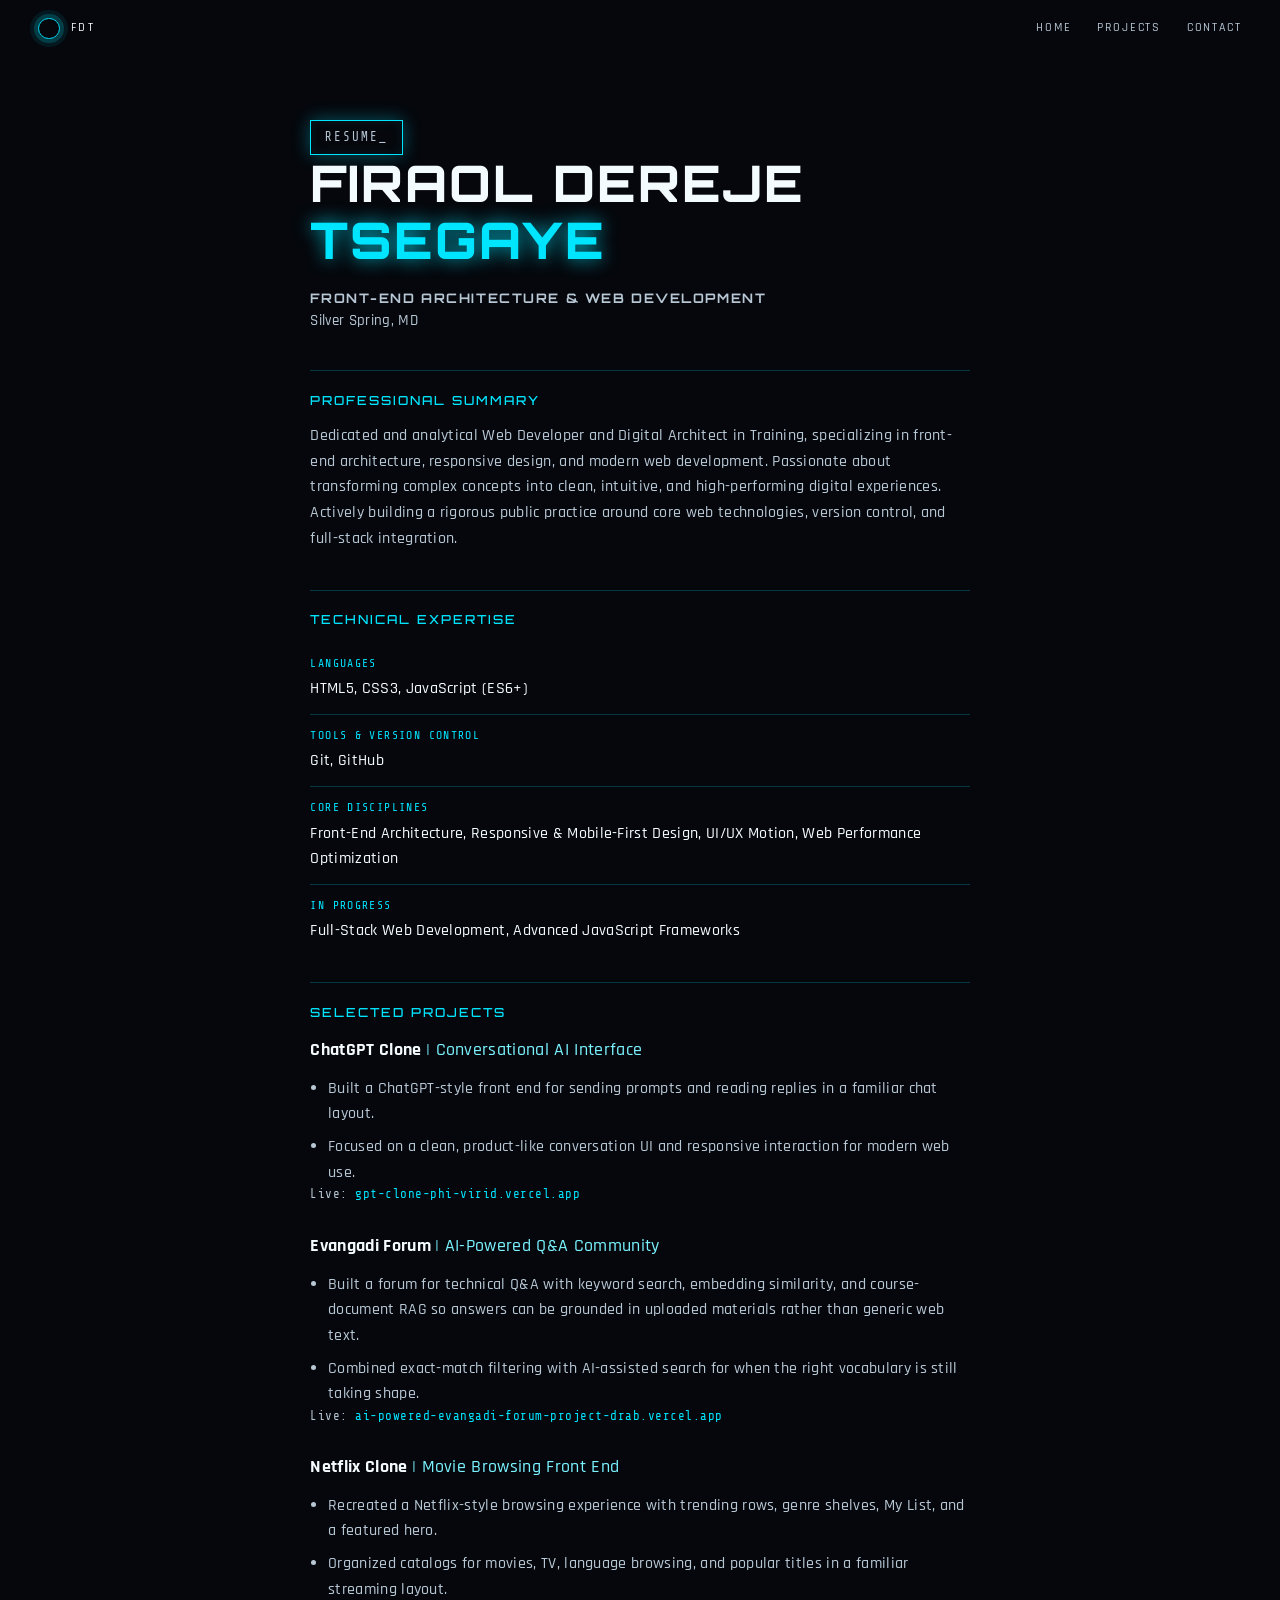
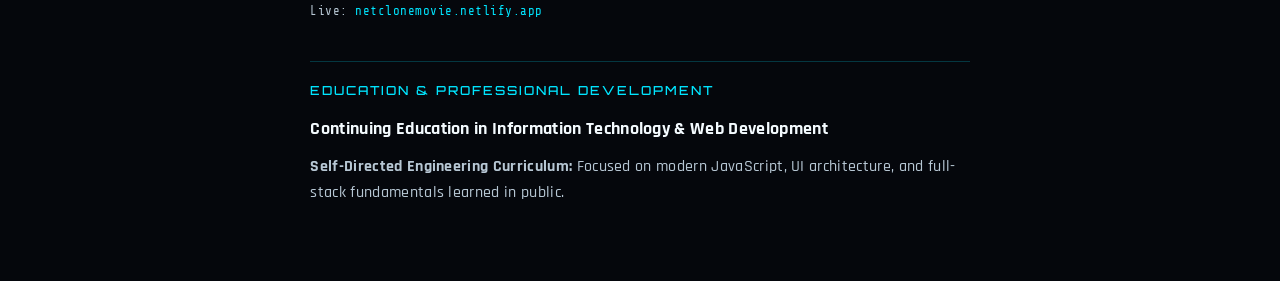
==== resume.html @ aca21ef6 "Add files via upload" ====
<!DOCTYPE html>
<html lang="en">
  <head>
    <meta charset="UTF-8" />
    <meta name="viewport" content="width=device-width, initial-scale=1" />
    <title>Resume — Firaol Dereje Tsegaye</title>
    <link rel="icon" href="assets/favicon.svg" type="image/svg+xml" />
    <link rel="preconnect" href="https://fonts.googleapis.com" />
    <link rel="preconnect" href="https://fonts.gstatic.com" crossorigin />
    <link
      href="https://fonts.googleapis.com/css2?family=Orbitron:wght@600;800&family=Rajdhani:wght@400;500;600;700&family=Share+Tech+Mono&display=swap"
      rel="stylesheet"
    />
    <link rel="stylesheet" href="css/styles.css" />
  </head>
  <body class="is-entered resume-page">
    <header class="site-header">
      <a class="mark" href="index.html">
        <span class="mark-rings" aria-hidden="true"></span>
        <span class="mark-name">FDT</span>
      </a>
      <nav class="nav" aria-label="Primary">
        <a href="index.html#home">Home</a>
        <a href="index.html#work">Projects</a>
        <a href="index.html#contact">Contact</a>
      </nav>
    </header>

    <main class="resume">
      <p class="home-badge">RESUME_</p>
      <h1 class="home-title">FIRAOL DEREJE <span class="accent">TSEGAYE</span></h1>
      <p class="resume-role">Front-End Architecture &amp; Web Development</p>
      <p class="resume-meta">Silver Spring, MD</p>

      <section>
        <h2>Professional Summary</h2>
        <p>
          Dedicated and analytical Web Developer and Digital Architect in Training,
          specializing in front-end architecture, responsive design, and modern web
          development. Passionate about transforming complex concepts into clean,
          intuitive, and high-performing digital experiences. Actively building a
          rigorous public practice around core web technologies, version control,
          and full-stack integration.
        </p>
      </section>

      <section>
        <h2>Technical Expertise</h2>
        <ul class="resume-facts">
          <li><span>Languages</span> HTML5, CSS3, JavaScript (ES6+)</li>
          <li><span>Tools &amp; Version Control</span> Git, GitHub</li>
          <li>
            <span>Core Disciplines</span>
            Front-End Architecture, Responsive &amp; Mobile-First Design, UI/UX Motion,
            Web Performance Optimization
          </li>
          <li>
            <span>In Progress</span>
            Full-Stack Web Development, Advanced JavaScript Frameworks
          </li>
        </ul>
      </section>

      <section>
        <h2>Selected Projects</h2>
        <article class="resume-project">
          <h3>ChatGPT Clone <span>| Conversational AI Interface</span></h3>
          <ul>
            <li>
              Built a ChatGPT-style front end for sending prompts and reading
              replies in a familiar chat layout.
            </li>
            <li>
              Focused on a clean, product-like conversation UI and responsive
              interaction for modern web use.
            </li>
          </ul>
          <p class="resume-tech">
            Live:
            <a class="preview-link" href="https://gpt-clone-phi-virid.vercel.app" target="_blank" rel="noopener noreferrer">
              gpt-clone-phi-virid.vercel.app
              <span class="preview-pop" aria-hidden="true">
                <img src="assets/projects/chatgpt-clone.png" alt="" width="1440" height="900" />
              </span>
            </a>
          </p>
        </article>
        <article class="resume-project">
          <h3>Evangadi Forum <span>| AI-Powered Q&amp;A Community</span></h3>
          <ul>
            <li>
              Built a forum for technical Q&amp;A with keyword search, embedding
              similarity, and course-document RAG so answers can be grounded in
              uploaded materials rather than generic web text.
            </li>
            <li>
              Combined exact-match filtering with AI-assisted search for when the
              right vocabulary is still taking shape.
            </li>
          </ul>
          <p class="resume-tech">
            Live:
            <a class="preview-link" href="https://ai-powered-evangadi-forum-project-drab.vercel.app" target="_blank" rel="noopener noreferrer">
              ai-powered-evangadi-forum-project-drab.vercel.app
              <span class="preview-pop" aria-hidden="true">
                <img src="assets/projects/evangadi-forum.png" alt="" width="1440" height="900" />
              </span>
            </a>
          </p>
        </article>
        <article class="resume-project">
          <h3>Netflix Clone <span>| Movie Browsing Front End</span></h3>
          <ul>
            <li>
              Recreated a Netflix-style browsing experience with trending rows,
              genre shelves, My List, and a featured hero.
            </li>
            <li>
              Organized catalogs for movies, TV, language browsing, and popular
              titles in a familiar streaming layout.
            </li>
          </ul>
          <p class="resume-tech">
            Live:
            <a class="preview-link" href="https://netclonemovie.netlify.app" target="_blank" rel="noopener noreferrer">
              netclonemovie.netlify.app
              <span class="preview-pop" aria-hidden="true">
                <img src="assets/projects/netflix-clone.png" alt="" width="1280" height="682" />
              </span>
            </a>
          </p>
        </article>
      </section>

      <section>
        <h2>Education &amp; Professional Development</h2>
        <h3 class="resume-edu">Continuing Education in Information Technology &amp; Web Development</h3>
        <p>
          <strong>Self-Directed Engineering Curriculum:</strong>
          Focused on modern JavaScript, UI architecture, and full-stack fundamentals
          learned in public.
        </p>
      </section>
    </main>
    <script type="module" src="js/site.js"></script>
  </body>
</html>
<!-- made by Firaol Dereje Tsegaye -->
---- css/styles.css ----
:root {
  --ink: #05070c;
  --deep: #070b12;
  --pool: #0a1420;
  --mist: #b7c7d4;
  --foam: #f4fbff;
  --gold: #00e5ff;
  --gold-soft: #7af3ff;
  --cyan: #00e5ff;
  --cyan-dim: rgba(0, 229, 255, 0.18);
  --line: rgba(0, 229, 255, 0.22);
  --serif: "Cormorant Garamond", "Palatino Linotype", Palatino, "Times New Roman", serif;
  --sans: "Rajdhani", "Segoe UI", Helvetica, Arial, sans-serif;
  --display: "Orbitron", "Rajdhani", sans-serif;
  --mono: "Share Tech Mono", "Courier New", monospace;
  --pad: clamp(1.25rem, 3vw, 2.5rem);
  --max: 72rem;
}

*,
*::before,
*::after {
  box-sizing: border-box;
}

html {
  scroll-behavior: smooth;
}

body {
  margin: 0;
  color: var(--foam);
  background: var(--ink);
  font-family: var(--sans);
  font-weight: 500;
  line-height: 1.6;
  letter-spacing: 0.02em;
}

body.is-splash {
  overflow: hidden;
  font-family: var(--serif);
}

body.is-entered {
  font-family: var(--sans);
}

img {
  max-width: 100%;
  display: block;
}

a {
  color: inherit;
}

.skip {
  position: absolute;
  left: 1rem;
  top: -4rem;
  z-index: 50;
  padding: 0.6rem 0.9rem;
  background: var(--cyan);
  color: var(--ink);
  text-decoration: none;
}

.skip:focus {
  top: 1rem;
}

.sr-only {
  position: absolute;
  width: 1px;
  height: 1px;
  padding: 0;
  margin: -1px;
  overflow: hidden;
  clip: rect(0, 0, 0, 0);
  white-space: nowrap;
  border: 0;
}

.site-header {
  position: fixed;
  inset: 0 0 auto;
  z-index: 8;
  display: flex;
  align-items: center;
  justify-content: space-between;
  padding: 1.1rem var(--pad);
  opacity: 0;
  pointer-events: none;
  transition: opacity 0.4s ease 0.45s;
}

body.is-entered .site-header {
  opacity: 1;
  pointer-events: auto;
}

.mark {
  display: flex;
  align-items: center;
  gap: 0.7rem;
  text-decoration: none;
  font-size: 0.78rem;
  letter-spacing: 0.18em;
  text-transform: uppercase;
}

.mark-rings {
  width: 1.35rem;
  height: 1.35rem;
  border: 1px solid var(--cyan);
  border-radius: 50%;
  box-shadow: 0 0 0 4px rgba(0, 229, 255, 0.18), 0 0 0 8px rgba(0, 229, 255, 0.08);
}

.nav {
  display: flex;
  gap: 1.6rem;
}

.nav a {
  text-decoration: none;
  font-size: 0.72rem;
  letter-spacing: 0.16em;
  text-transform: uppercase;
  color: var(--mist);
  position: relative;
}

.nav a.is-active,
.nav a:hover {
  color: var(--foam);
}

.nav a.is-active::after {
  content: "";
  position: absolute;
  left: 0;
  right: 0;
  bottom: -0.35rem;
  height: 1px;
  background: var(--cyan);
}

.nav-toggle {
  display: none;
  width: 2.4rem;
  height: 2.4rem;
  border: 1px solid var(--line);
  background: transparent;
  padding: 0;
}

.nav-toggle span:not(.sr-only) {
  display: block;
  width: 1rem;
  height: 1px;
  margin: 0.28rem auto;
  background: var(--foam);
}

.splash {
  position: fixed;
  inset: 0;
  z-index: 30;
  min-height: 100dvh;
  isolation: isolate;
  overflow: hidden;
  touch-action: manipulation;
  cursor: pointer;
  transform: translateY(0);
  transition: transform 1.05s cubic-bezier(0.76, 0, 0.18, 1);
}

body.is-entered .splash {
  transform: translateY(-110%);
  pointer-events: none;
}

.hero-copy h1 {
  margin: 0;
  font-family: var(--serif);
  font-weight: 500;
  line-height: 0.82;
  letter-spacing: -0.03em;
  transition: font-family 0.45s ease, letter-spacing 0.45s ease, font-weight 0.45s ease;
}

body.is-entered .splash h1 {
  font-family: var(--display);
  font-weight: 700;
  letter-spacing: 0.04em;
  text-transform: uppercase;
  line-height: 0.9;
}

body.is-entered .splash h1 .family {
  font-style: normal;
}

.water {
  position: absolute;
  inset: 0;
  width: 100%;
  height: 100%;
  display: block;
}

.hero-shade {
  position: absolute;
  inset: 0;
  background:
    linear-gradient(180deg, rgba(5, 10, 20, 0.22), transparent 32%),
    linear-gradient(90deg, rgba(5, 10, 20, 0.28), transparent 48%);
  pointer-events: none;
}

.hero-copy {
  position: relative;
  z-index: 2;
  max-width: 38rem;
  padding: calc(7rem + 4vh) var(--pad) 8rem;
  pointer-events: none;
}

.greeting {
  margin: 0 0 0.85rem;
  max-width: 28rem;
  font-family: var(--serif);
  font-size: clamp(1.15rem, 2.4vw, 1.55rem);
  font-weight: 500;
  font-style: italic;
  line-height: 1.35;
  letter-spacing: 0.01em;
  color: var(--foam);
}

h1 .given,
h1 .family {
  display: block;
  font-size: clamp(4.4rem, 14vw, 9.5rem);
}

h1 .family {
  font-style: italic;
  color: var(--gold-soft);
  padding-left: 0.08em;
  font-size: clamp(3.2rem, 10vw, 7rem);
}

.hint,
.dive {
  position: absolute;
  z-index: 2;
  font-size: 0.72rem;
  letter-spacing: 0.16em;
  text-transform: uppercase;
  color: var(--mist);
}

.hint {
  left: var(--pad);
  bottom: 1.6rem;
  display: flex;
  align-items: center;
  gap: 0.55rem;
  margin: 0;
  pointer-events: none;
}

.hint-dot {
  width: 0.45rem;
  height: 0.45rem;
  border-radius: 50%;
  background: var(--cyan);
  box-shadow: 0 0 0 0 rgba(0, 229, 255, 0.6);
  animation: pulse 2.4s ease-out infinite;
}

.dive {
  right: var(--pad);
  bottom: 1.6rem;
  margin: 0;
  pointer-events: none;
}

.panel {
  position: relative;
  padding: clamp(4.5rem, 10vw, 7.5rem) var(--pad);
  background: var(--ink);
}

.panel-rule {
  max-width: var(--max);
  margin: 0 auto 3.5rem;
  padding-bottom: 1rem;
  border-bottom: 1px solid var(--line);
  font-size: 0.72rem;
  letter-spacing: 0.22em;
  text-transform: uppercase;
  color: var(--gold);
}

.kicker {
  margin: 0 0 0.8rem;
  font-size: 0.72rem;
  letter-spacing: 0.2em;
  text-transform: uppercase;
  color: var(--gold);
}

h2 {
  margin: 0 0 1.2rem;
  font-family: var(--serif);
  font-size: clamp(2.1rem, 4.4vw, 3.4rem);
  font-weight: 500;
  line-height: 1.08;
  letter-spacing: -0.02em;
}

.about-grid,
.skills-grid,
.work-list,
.panel-head,
.contact-block {
  max-width: var(--max);
  margin: 0 auto;
}

.about-copy p {
  color: var(--mist);
  max-width: 40rem;
}

blockquote {
  margin: 2rem 0 0;
  padding-left: 1.1rem;
  border-left: 1px solid var(--gold);
  font-family: var(--serif);
  font-size: 1.55rem;
  font-style: italic;
  color: var(--foam);
}

.work-list {
  list-style: none;
  padding: 2.5rem 0 0;
  margin: 0 auto;
}

.work-list li {
  display: grid;
  grid-template-columns: 4.5rem 1fr auto;
  gap: 1.2rem 1.6rem;
  padding: 1.7rem 0;
  border-top: 1px solid var(--line);
  align-items: start;
}

.preview-link {
  position: relative;
  display: inline-block;
}

.preview-pop {
  position: absolute;
  left: 0;
  top: calc(100% + 0.65rem);
  bottom: auto;
  width: min(24rem, 72vw);
  padding: 0.35rem;
  background: #071018;
  border: 1px solid var(--cyan);
  box-shadow: 0 16px 48px rgba(0, 0, 0, 0.55), 0 0 24px rgba(0, 229, 255, 0.18);
  opacity: 0;
  visibility: hidden;
  pointer-events: none;
  transform: translateY(0.35rem) scale(0.98);
  transition: opacity 0.18s ease, transform 0.18s ease, visibility 0.18s ease;
  z-index: 40;
}

.preview-pop img {
  display: block;
  width: 100%;
  height: auto;
  aspect-ratio: 16 / 10;
  object-fit: cover;
  object-position: top center;
}

.preview-link.meta .preview-pop,
.resume-tech .preview-pop {
  left: auto;
  right: 0;
}

.preview-link:hover .preview-pop,
.preview-link.is-hot .preview-pop,
.preview-link:focus-visible .preview-pop {
  opacity: 1;
  visibility: visible;
  transform: none;
}

.idx {
  font-family: var(--serif);
  font-size: 1.4rem;
  color: var(--gold);
}

.work-list h3 {
  margin: 0 0 0.45rem;
  font-family: var(--serif);
  font-size: 1.8rem;
  font-weight: 500;
}

.work-list h3 a {
  text-decoration: none;
}

.work-list h3 a:hover {
  color: var(--gold-soft);
}

.work-list p {
  margin: 0;
  color: var(--mist);
  max-width: 38rem;
}

.meta {
  font-size: 0.72rem;
  letter-spacing: 0.12em;
  text-transform: uppercase;
  color: var(--gold-soft);
  text-decoration: none;
  white-space: nowrap;
}

.inventory {
  display: grid;
  grid-template-columns: 1fr 1fr;
  gap: 0.15rem 2rem;
  list-style: none;
  margin: 0;
  padding: 0.4rem 0 0;
}

.inventory li {
  padding: 0.85rem 0;
  border-bottom: 1px solid var(--line);
  font-size: 1.02rem;
}

.inventory em {
  font-family: var(--serif);
  font-style: italic;
  color: var(--gold);
  font-size: 0.92em;
}

.contact {
  padding-bottom: 6rem;
}

.mail {
  display: inline-block;
  margin: 0.4rem 0 1.6rem;
  font-family: var(--serif);
  font-size: clamp(1.6rem, 4vw, 2.8rem);
  text-decoration: none;
  border-bottom: 1px solid var(--gold);
  line-height: 1.3;
}

.mail:hover {
  color: var(--gold-soft);
}

.contact-shuffle {
  --contact-slot: 6.75rem;
  display: flex;
  align-items: center;
  gap: 0.55rem;
  margin: 0 0 1.4rem;
}

.contact-viewport {
  width: var(--contact-slot);
  overflow: hidden;
}

.contact-track {
  display: flex;
  width: max-content;
  transform: translate3d(calc(var(--contact-i, 0) * var(--contact-slot) * -1), 0, 0);
  transition: transform 0.48s cubic-bezier(0.22, 1, 0.36, 1);
}

.contact-arrow {
  display: grid;
  place-items: center;
  flex: 0 0 auto;
  width: 1.05rem;
  height: 2.6rem;
  padding: 0;
  border: none;
  background: transparent;
  color: var(--cyan);
  cursor: pointer;
  opacity: 0.72;
}

.contact-arrow svg {
  display: block;
  width: 0.42rem;
  height: 1.15rem;
}

.contact-arrow:hover,
.contact-arrow:focus-visible {
  opacity: 1;
}

.contact-arrow:focus-visible {
  outline: 1px solid var(--gold-soft);
  outline-offset: 3px;
}

.contact-orb {
  display: flex;
  flex-direction: column;
  align-items: center;
  gap: 0.7rem;
  flex: 0 0 var(--contact-slot);
  width: var(--contact-slot);
  text-decoration: none;
  color: inherit;
}

.contact-disc {
  position: relative;
  width: 5.25rem;
  height: 5.25rem;
  border-radius: 50%;
  border: 1.5px solid var(--cyan);
  background: #061018;
  overflow: hidden;
  isolation: isolate;
  display: grid;
  place-items: center;
  box-shadow: inset 0 0 0 1px rgba(0, 229, 255, 0.12);
}

.contact-orb-light {
  position: absolute;
  inset: 0;
  border-radius: 50%;
  background: radial-gradient(circle at 50% 38%, #ffffff 0%, #f4f7fb 46%, #e7eef4 100%);
  opacity: 0;
  transform: scale(0.12);
  pointer-events: none;
  transition: opacity 0.28s ease, transform 0.48s cubic-bezier(0.22, 1, 0.36, 1);
}

.contact-orb-logo {
  position: relative;
  z-index: 1;
  width: 2.15rem;
  height: 2.15rem;
  pointer-events: none;
  transform: scale(1);
  transition: transform 0.34s cubic-bezier(0.22, 1, 0.36, 1), color 0.28s ease;
}

.contact-orb--mail { color: #EA4335; }
.contact-orb--telegram { color: #2AABEE; }
.contact-orb--phone,
.contact-orb--github { color: var(--foam); }

.contact-orb:hover .contact-orb-light,
.contact-orb:focus-visible .contact-orb-light {
  opacity: 1;
  transform: scale(1);
}

.contact-orb:hover .contact-orb-logo,
.contact-orb:focus-visible .contact-orb-logo {
  transform: scale(1.08);
}

.contact-orb--phone:hover,
.contact-orb--phone:focus-visible,
.contact-orb--github:hover,
.contact-orb--github:focus-visible {
  color: #111;
}

.contact-orb:focus-visible .contact-disc {
  outline: 1px solid var(--gold-soft);
  outline-offset: 4px;
}

.contact-orb-name {
  font-family: var(--display);
  font-size: 0.62rem;
  font-weight: 700;
  letter-spacing: 0.16em;
  text-transform: uppercase;
  color: var(--mist);
}

.contact-links {
  display: flex;
  gap: 1.5rem;
}

.contact-links a {
  font-size: 0.78rem;
  letter-spacing: 0.14em;
  text-transform: uppercase;
  color: var(--mist);
}

.site-footer {
  display: flex;
  justify-content: space-between;
  gap: 1rem;
  padding: 1.4rem var(--pad) 2rem;
  border-top: 1px solid var(--line);
  color: var(--mist);
  font-size: 0.78rem;
}

.quiet {
  font-family: var(--serif);
  font-style: italic;
}

.reveal {
  opacity: 0;
  transform: translateY(1.1rem);
  transition: opacity 0.8s ease, transform 0.8s ease;
}

.reveal.is-visible {
  opacity: 1;
  transform: none;
}

@keyframes pulse {
  0% { box-shadow: 0 0 0 0 rgba(0, 229, 255, 0.55); }
  100% { box-shadow: 0 0 0 12px rgba(0, 229, 255, 0); }
}

.home {
  position: relative;
  min-height: 100dvh;
  display: flex;
  align-items: center;
  overflow: hidden;
  padding: 6.5rem var(--pad) 4rem;
  background: #031018;
}

.water-home {
  z-index: 0;
  pointer-events: none;
}

.home-shade {
  position: absolute;
  inset: 0;
  z-index: 1;
  pointer-events: none;
  background:
    linear-gradient(180deg, rgba(2, 8, 14, 0.52) 0%, rgba(2, 8, 14, 0.22) 42%, rgba(2, 8, 14, 0.6) 100%),
    radial-gradient(ellipse 70% 60% at 50% 40%, transparent 18%, rgba(2, 10, 16, 0.42) 100%);
}

.home-grid {
  position: absolute;
  inset: 0;
  z-index: 1;
  background-image:
    linear-gradient(rgba(0, 229, 255, 0.055) 1px, transparent 1px),
    linear-gradient(90deg, rgba(0, 229, 255, 0.055) 1px, transparent 1px);
  background-size: 52px 52px;
  mask-image: radial-gradient(ellipse at 50% 40%, #000 28%, transparent 78%);
  pointer-events: none;
}

.home-floor {
  position: absolute;
  z-index: 1;
  left: -10%;
  right: -10%;
  bottom: -38%;
  height: 70%;
  background-image:
    linear-gradient(rgba(0, 229, 255, 0.2) 1px, transparent 1px),
    linear-gradient(90deg, rgba(0, 229, 255, 0.2) 1px, transparent 1px);
  background-size: 64px 64px;
  transform: perspective(500px) rotateX(62deg);
  transform-origin: top;
  pointer-events: none;
  opacity: 0.35;
}

.home-code {
  position: absolute;
  margin: 0;
  color: var(--cyan);
  font-family: var(--mono);
  font-size: 0.72rem;
  line-height: 1.55;
  opacity: 0.16;
  pointer-events: none;
  white-space: pre;
}

.home-code-a { top: 18%; right: 6%; }
.home-code-b { bottom: 16%; left: 6%; }

.home-layout {
  position: relative;
  z-index: 2;
  width: min(46rem, 100%);
  margin: 0 auto;
}

.home-badge {
  display: inline-block;
  margin: 0 0 1.3rem;
  padding: 0.42rem 0.85rem;
  border: 1px solid var(--cyan);
  color: var(--foam);
  font-family: var(--mono);
  font-size: 0.78rem;
  letter-spacing: 0.16em;
  box-shadow: 0 0 18px rgba(0, 229, 255, 0.35), inset 0 0 12px rgba(0, 229, 255, 0.08);
}

.home-title {
  margin: 0 0 1.2rem;
  font-family: var(--display);
  font-size: clamp(1.7rem, 4.2vw, 3.15rem);
  font-weight: 800;
  line-height: 1.12;
  letter-spacing: 0.04em;
  text-transform: uppercase;
}

.home-title .accent {
  color: var(--cyan);
  text-shadow: 0 0 18px rgba(0, 229, 255, 0.75);
}

.home-bio {
  max-width: 38rem;
  margin: 0 0 1.8rem;
  color: var(--mist);
  font-size: clamp(1rem, 1.6vw, 1.15rem);
  font-weight: 500;
}

.home-cta {
  display: flex;
  flex-wrap: wrap;
  gap: 0.9rem;
}

.btn {
  display: inline-flex;
  align-items: center;
  justify-content: center;
  padding: 0.78rem 1.15rem;
  border-radius: 0.35rem;
  font-family: var(--display);
  font-size: 0.72rem;
  font-weight: 700;
  letter-spacing: 0.12em;
  text-decoration: none;
  transition: transform 0.2s ease, box-shadow 0.2s ease, background 0.2s ease;
}

.btn-solid {
  background: var(--cyan);
  color: #041018;
  box-shadow: 0 0 22px rgba(0, 229, 255, 0.45);
}

.btn-ghost {
  border: 1px solid var(--cyan);
  color: var(--foam);
  background: transparent;
  box-shadow: 0 0 16px rgba(0, 229, 255, 0.12);
}

.btn:hover {
  transform: translateY(-2px);
}

.resume {
  max-width: 46rem;
  margin: 0 auto;
  padding: 7.5rem var(--pad) 4rem;
}

.resume section {
  margin-top: 2.4rem;
  padding-top: 1.4rem;
  border-top: 1px solid var(--line);
}

.resume h2 {
  font-family: var(--display);
  font-size: 0.78rem;
  letter-spacing: 0.16em;
  text-transform: uppercase;
  color: var(--cyan);
  margin: 0 0 1rem;
}

.resume-role {
  margin: 0.15rem 0 0.55rem;
  font-family: var(--display);
  font-size: 0.82rem;
  font-weight: 700;
  letter-spacing: 0.12em;
  text-transform: uppercase;
  color: var(--gold-soft);
}

.resume-meta {
  margin: 0;
  color: var(--mist);
  font-size: 0.92rem;
}

.resume-meta a {
  color: var(--cyan);
  text-decoration: none;
}

.resume p {
  color: var(--mist);
  margin: 0;
}

.resume-facts {
  list-style: none;
  margin: 0;
  padding: 0;
}

.resume-facts li {
  display: grid;
  gap: 0.2rem;
  padding: 0.75rem 0;
  border-bottom: 1px solid var(--line);
  color: var(--foam);
}

.resume-facts li:last-child {
  border-bottom: 0;
  padding-bottom: 0;
}

.resume-facts span {
  font-family: var(--mono);
  font-size: 0.72rem;
  letter-spacing: 0.12em;
  text-transform: uppercase;
  color: var(--cyan);
}

.resume-project + .resume-project {
  margin-top: 1.6rem;
}

.resume h3 {
  margin: 0 0 0.7rem;
  font-family: var(--sans);
  font-size: 1.15rem;
  font-weight: 700;
  color: var(--foam);
}

.resume h3 span {
  font-weight: 500;
  color: var(--gold-soft);
}

.resume-edu {
  font-size: 1.05rem;
}

.resume-project ul {
  margin: 0;
  padding: 0 0 0 1.1rem;
  color: var(--mist);
}

.resume-project li + li {
  margin-top: 0.45rem;
}

.resume-tech {
  margin: 0.75rem 0 0;
  font-family: var(--mono);
  font-size: 0.78rem;
  letter-spacing: 0.04em;
  color: var(--gold-soft);
}

.resume-tech a {
  color: var(--cyan);
  text-decoration: none;
  word-break: break-all;
}

.resume-tech a:hover {
  text-decoration: underline;
}

@keyframes blink {
  50% { opacity: 0; }
}

@media (max-width: 900px) {
  .home-code {
    display: none;
  }
}

@media (max-width: 800px) {
  .site-header {
    background: linear-gradient(180deg, rgba(5, 7, 12, 0.86), transparent);
  }

  .nav-toggle {
    display: block;
  }

  .nav {
    display: none;
    position: absolute;
    top: 100%;
    right: var(--pad);
    flex-direction: column;
    gap: 0.9rem;
    padding: 1rem 1.2rem;
    background: rgba(6, 16, 24, 0.92);
    border: 1px solid var(--line);
  }

  .nav.is-open {
    display: flex;
  }

  .work-list li {
    grid-template-columns: 1fr;
  }

  .work-list .meta {
    white-space: normal;
  }

  h1 .given {
    font-size: clamp(3.4rem, 18vw, 5.5rem);
  }

  h1 .family {
    font-size: clamp(2.2rem, 10vw, 3.4rem);
  }
}

@media (prefers-reduced-motion: reduce) {
  html { scroll-behavior: auto; }
  .reveal { opacity: 1; transform: none; transition: none; }
  .hint-dot, .home-title .accent::after { animation: none; }
  .splash { transition: none; }
  .preview-pop { transition: none; }
  .contact-orb-light,
  .contact-orb-logo,
  .contact-track { transition: none; }
}

/* made by Firaol Dereje Tsegaye */
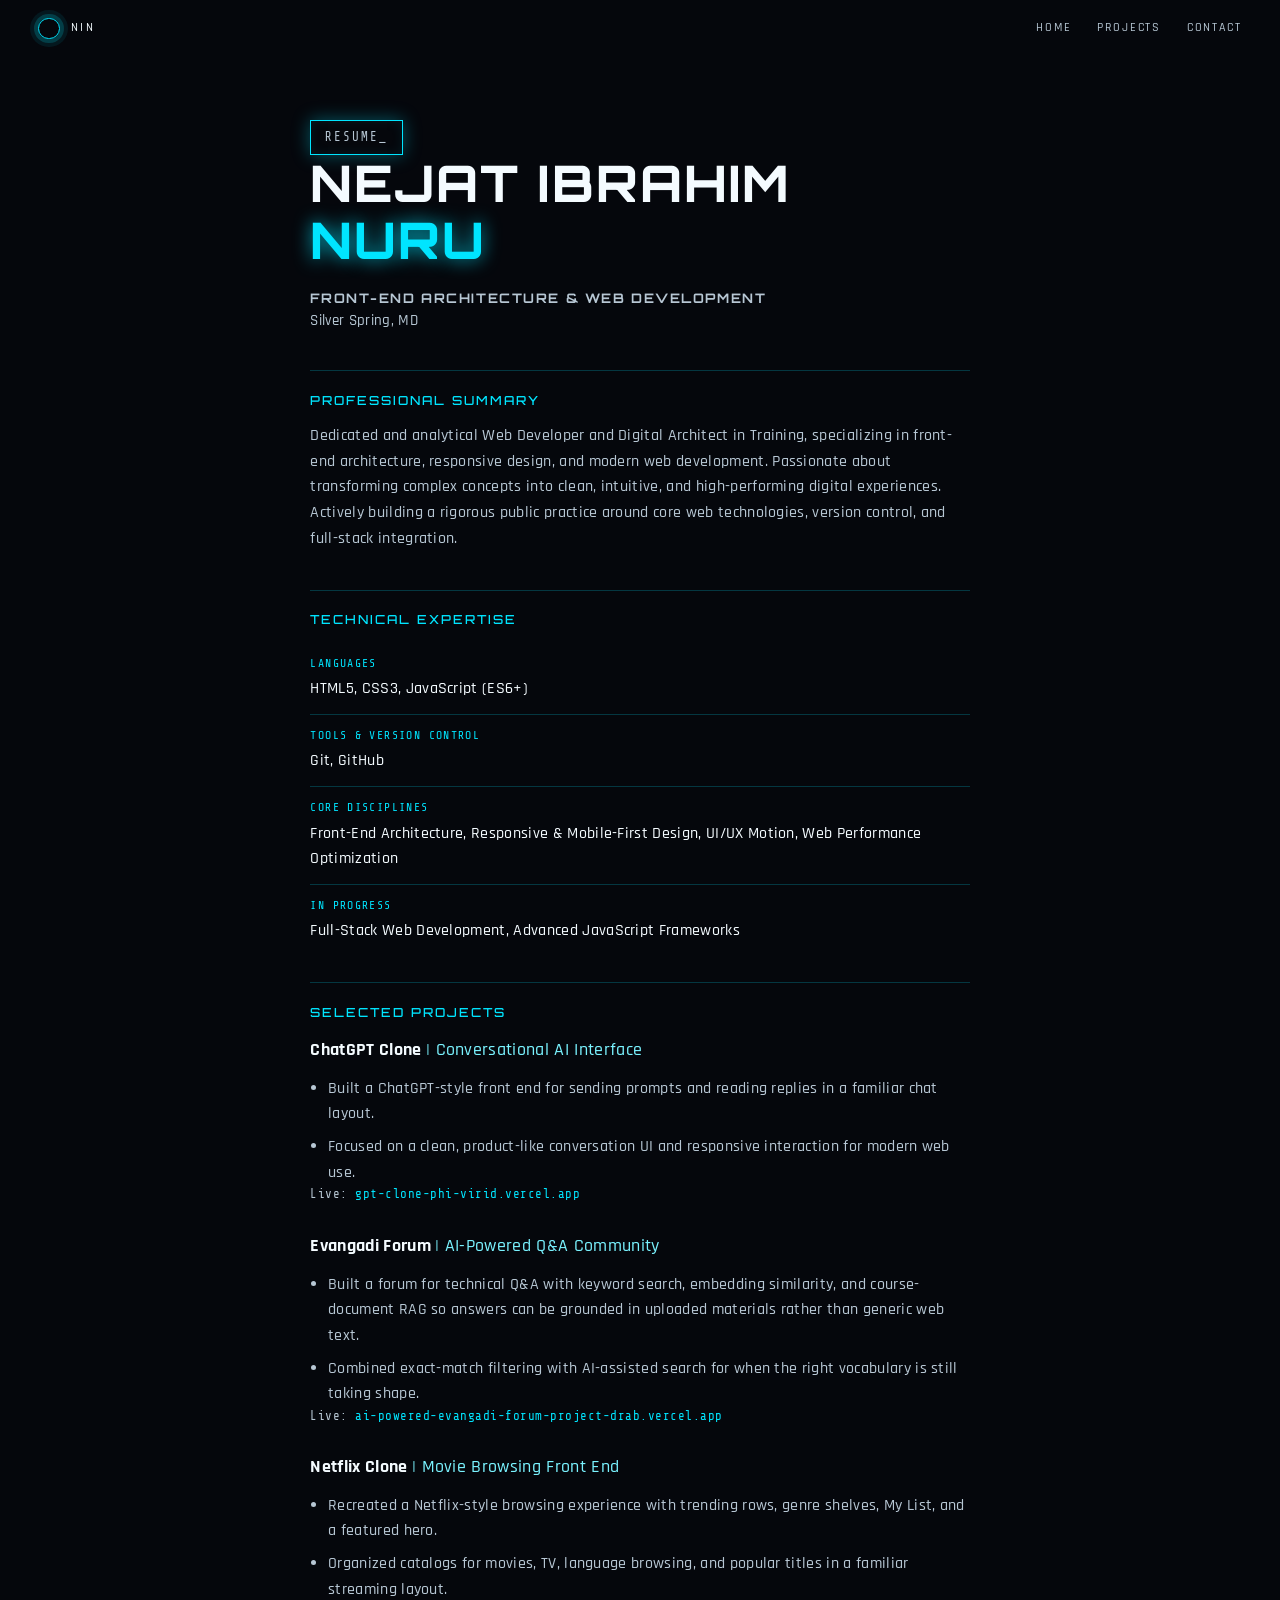
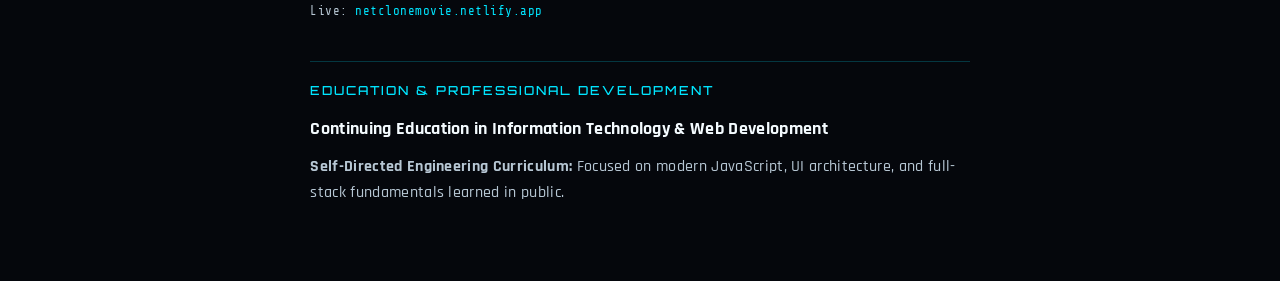
==== commit b365f31e: "Rename portfolio owner to Nejat Ibrahim Nuru Replace all occurrences of Firaol Dereje Tsegaye across" ====
--- a/resume.html
+++ b/resume.html
@@ -3,7 +3,7 @@
   <head>
     <meta charset="UTF-8" />
     <meta name="viewport" content="width=device-width, initial-scale=1" />
-    <title>Resume — Firaol Dereje Tsegaye</title>
+    <title>Resume — Nejat Ibrahim Nuru</title>
     <link rel="icon" href="assets/favicon.svg" type="image/svg+xml" />
     <link rel="preconnect" href="https://fonts.googleapis.com" />
     <link rel="preconnect" href="https://fonts.gstatic.com" crossorigin />
@@ -17,7 +17,7 @@
     <header class="site-header">
       <a class="mark" href="index.html">
         <span class="mark-rings" aria-hidden="true"></span>
-        <span class="mark-name">FDT</span>
+        <span class="mark-name">NIN</span>
       </a>
       <nav class="nav" aria-label="Primary">
         <a href="index.html#home">Home</a>
@@ -28,7 +28,7 @@
 
     <main class="resume">
       <p class="home-badge">RESUME_</p>
-      <h1 class="home-title">FIRAOL DEREJE <span class="accent">TSEGAYE</span></h1>
+      <h1 class="home-title">NEJAT IBRAHIM <span class="accent">NURU</span></h1>
       <p class="resume-role">Front-End Architecture &amp; Web Development</p>
       <p class="resume-meta">Silver Spring, MD</p>
 
@@ -145,4 +145,4 @@
     <script type="module" src="js/site.js"></script>
   </body>
 </html>
-<!-- made by Firaol Dereje Tsegaye -->
+<!-- made by Nejat Ibrahim Nuru -->
--- a/css/styles.css
+++ b/css/styles.css
@@ -994,4 +994,4 @@
   .contact-track { transition: none; }
 }
 
-/* made by Firaol Dereje Tsegaye */
+/* made by Nejat Ibrahim Nuru */
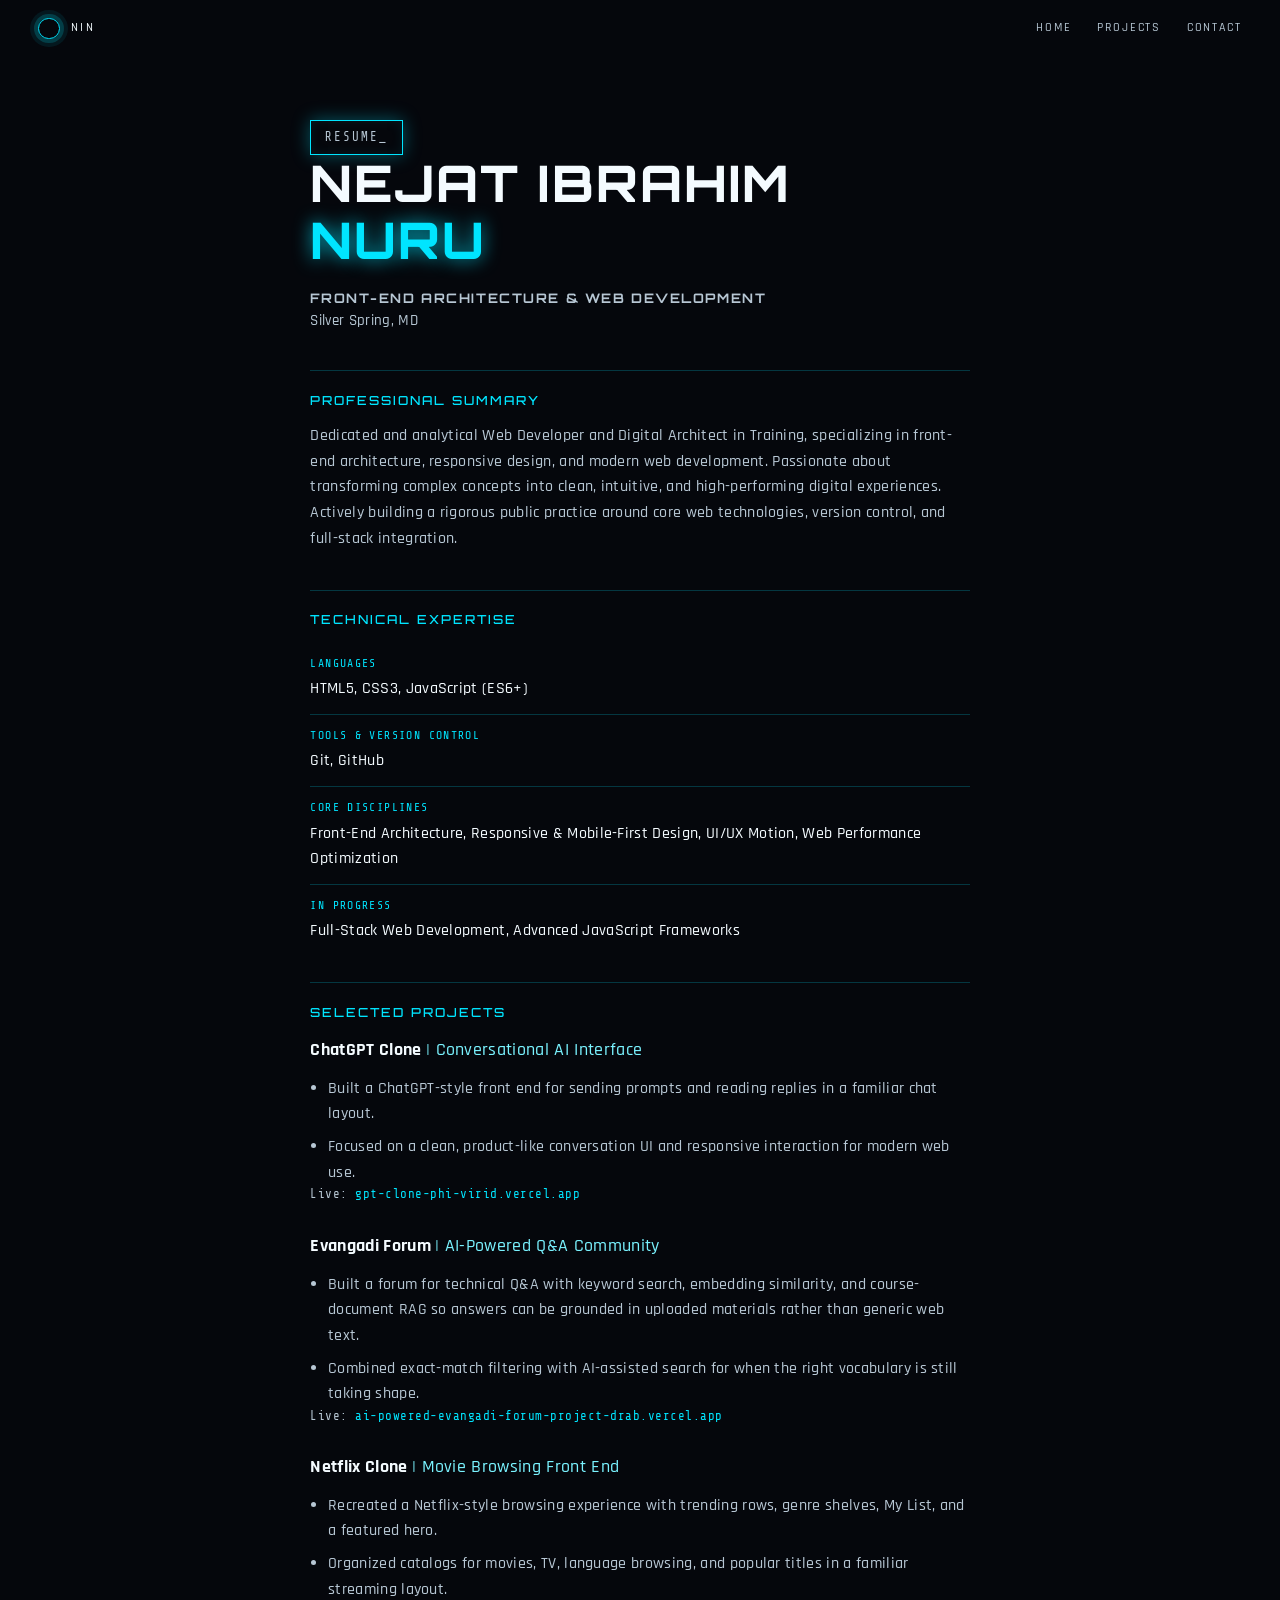
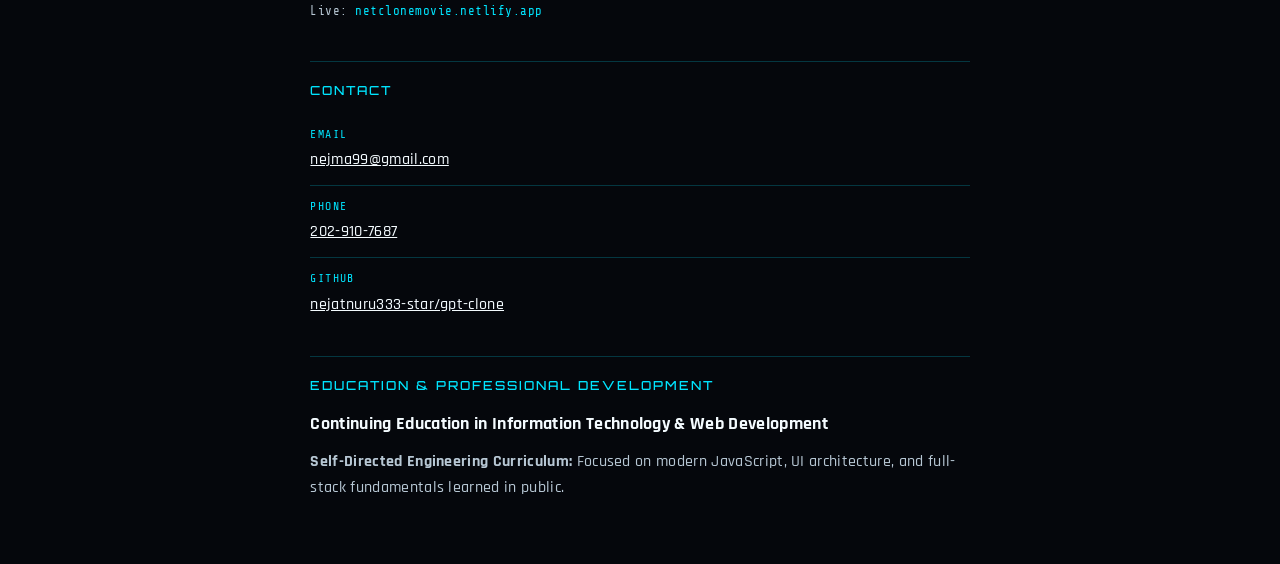
==== commit 6b671cc4: "Personalize Nejat copy: contact info, pool water features, remove Telegram - Set email to nejma99@gm" ====
--- a/resume.html
+++ b/resume.html
@@ -133,6 +133,15 @@
       </section>
 
       <section>
+        <h2>Contact</h2>
+        <ul class="resume-facts">
+          <li><span>Email</span> <a href="mailto:nejma99@gmail.com">nejma99@gmail.com</a></li>
+          <li><span>Phone</span> <a href="tel:+12029107687">202-910-7687</a></li>
+          <li><span>GitHub</span> <a href="https://github.com/nejatnuru333-star/gpt-clone" target="_blank" rel="noopener noreferrer">nejatnuru333-star/gpt-clone</a></li>
+        </ul>
+      </section>
+
+      <section>
         <h2>Education &amp; Professional Development</h2>
         <h3 class="resume-edu">Continuing Education in Information Technology &amp; Web Development</h3>
         <p>
--- a/css/styles.css
+++ b/css/styles.css
@@ -175,6 +175,7 @@
   cursor: pointer;
   transform: translateY(0);
   transition: transform 1.05s cubic-bezier(0.76, 0, 0.18, 1);
+  background: #052a3a;
 }
 
 body.is-entered .splash {
@@ -211,10 +212,25 @@
   display: block;
 }
 
+.splash::after {
+  content: "";
+  position: absolute;
+  inset: 0;
+  z-index: 1;
+  pointer-events: none;
+  background:
+    radial-gradient(ellipse 58% 30% at 70% 14%, rgba(210, 245, 255, 0.16), transparent 62%),
+    linear-gradient(125deg, transparent 42%, rgba(255, 225, 170, 0.07) 52%, transparent 64%),
+    linear-gradient(180deg, rgba(120, 205, 255, 0.09) 0%, transparent 30%);
+  mix-blend-mode: screen;
+}
+
 .hero-shade {
   position: absolute;
   inset: 0;
+  z-index: 1;
   background:
+    radial-gradient(ellipse 75% 38% at 62% 10%, rgba(170, 225, 255, 0.14), transparent 58%),
     linear-gradient(180deg, rgba(5, 10, 20, 0.22), transparent 32%),
     linear-gradient(90deg, rgba(5, 10, 20, 0.28), transparent 48%);
   pointer-events: none;
@@ -667,7 +683,7 @@
   align-items: center;
   overflow: hidden;
   padding: 6.5rem var(--pad) 4rem;
-  background: #031018;
+  background: #031820;
 }
 
 .water-home {
@@ -681,6 +697,7 @@
   z-index: 1;
   pointer-events: none;
   background:
+    radial-gradient(ellipse 62% 34% at 68% 16%, rgba(165, 230, 255, 0.12), transparent 60%),
     linear-gradient(180deg, rgba(2, 8, 14, 0.52) 0%, rgba(2, 8, 14, 0.22) 42%, rgba(2, 8, 14, 0.6) 100%),
     radial-gradient(ellipse 70% 60% at 50% 40%, transparent 18%, rgba(2, 10, 16, 0.42) 100%);
 }
